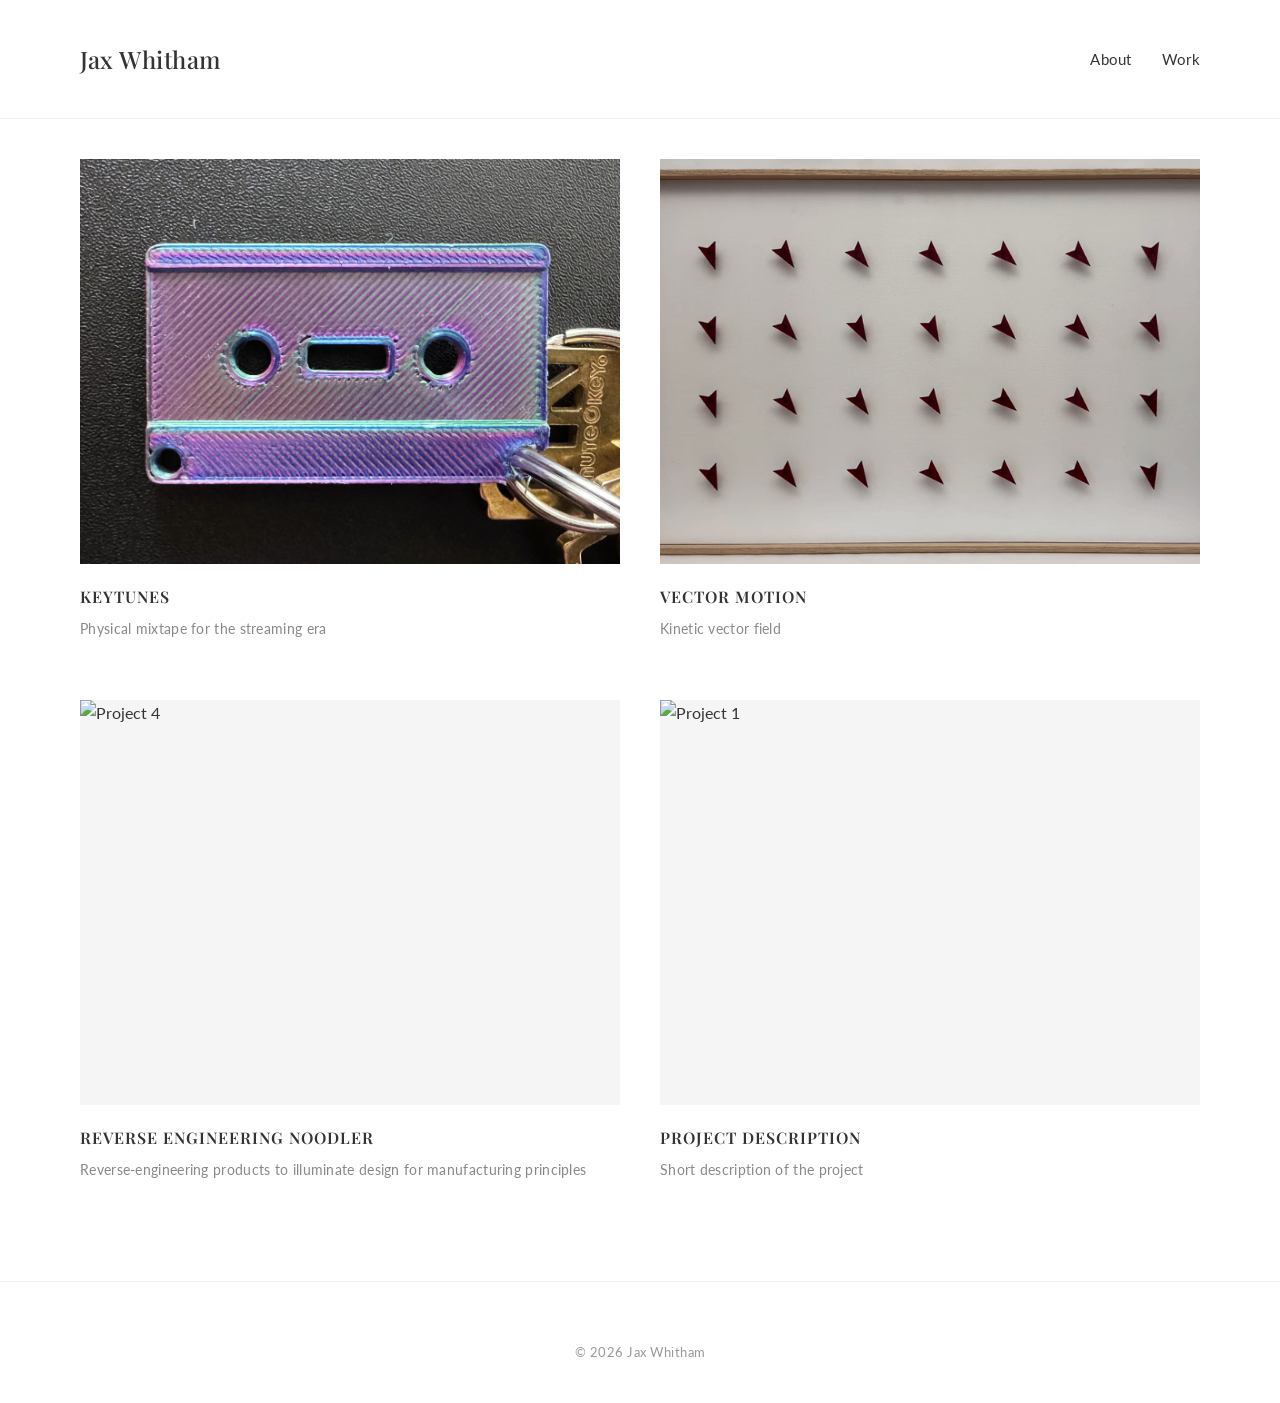
==== index.html @ 7bb2651e "Update index.html" ====
<!DOCTYPE html>
<html lang="en">
<head>
    <meta charset="UTF-8">
    <meta name="viewport" content="width=device-width, initial-scale=1.0">
    <link rel="preconnect" href="https://fonts.googleapis.com">
    <link rel="preconnect" href="https://fonts.gstatic.com" crossorigin>
    <link href="https://fonts.googleapis.com/css2?family=Playfair+Display:ital,wght@0,400..900;1,400..900&display=swap" rel="stylesheet">
    <title>Jax Whitham</title>
    <link rel="preconnect" href="https://fonts.googleapis.com">
    <link rel="preconnect" href="https://fonts.gstatic.com" crossorigin>
    <link href="https://fonts.googleapis.com/css2?family=Lato:wght@300;400;700&family=Playfair+Display:wght@400;500;600;700&display=swap" rel="stylesheet">
    <link rel="stylesheet" href="styles.css">
</head>
<body>
    <!-- Header / Navigation -->
    <header>
        <div class="container">
            <a href="index.html" class="logo">Jax Whitham</a>
            <nav>
                <a href="about.html">About</a>
                <a href="index.html">Work</a>
                <!--<a href="more.html">More</a>-->
            </nav>
        </div>
    </header>

    <!-- Intro Section -/->
    <section class="intro">
        <div class="container">
            <!--<h1>Hello!</h1>-/->
            <p>I'm Jax, a Design and Engineering student in Boulder, Colorado.</p>
            <!-- and I'm currently [doing what I'm doing]. -/->
        </div>
    </section>
    -->
    <!-- Projects Grid -->
    <section class="projects">
        <div class="container">

            <!-- First Project Item // project 2-->
            <div class="project-item">
                <a href="project2.html">
                    <div class="project-image">
                        <img src="images/project2-hero.jpg" alt="Project 2">
                    </div>
                    <h2>KeyTunes</h2>
                    <p class="project-description">Physical mixtape for the streaming era</p>
                </a>
            </div>

            <!-- Second Project Item // project 3 -->
            <div class="project-item">
                <a href="project3.html">
                    <div class="project-image">
                        <img src="images/project3-hero.gif" alt="Project 3">
                    </div>
                    <h2>Vector Motion</h2>
                    <p class="project-description">Kinetic vector field</p>
                </a>
            </div>

            <!-- Thrid Project Item // project 4-->
            <div class="project-item">
                <a href="project4.html">
                    <div class="project-image">
                        <img src="images/project4.jpg" alt="Project 4">
                    </div>
                    <h2>Reverse Engineering Noodler</h2>
                    <p class="project-description">Reverse-engineering products to illuminate design for manufacturing principles</p>
                </a>
            </div>

            <!-- Fourth Project Item // project 1-->
            <div class="project-item">
                <a href="project1.html">
                    <div class="project-image">
                        <img src="images/project1.jpg" alt="Project 1">
                    </div>
                    <h2>PROJECT DESCRIPTION</h2>
                    <p class="project-description">Short description of the project</p>
                </a>
            </div>
            


            
        </div>
    </section>

    <!-- Footer -->
    <footer>
        <div class="container">
            <p>© 2026 Jax Whitham</p>
        </div>
    </footer>

</body>
</html>
---- styles.css ----
/* Reset and Base Styles */
* {
    margin: 0;
    padding: 0;
    box-sizing: border-box;
}

body {
    font-family: 'Lato', -apple-system, BlinkMacSystemFont, "Segoe UI", Helvetica, Arial, sans-serif;
    color: #333;
    line-height: 1.6;
    background: #fff;
}

a {
    text-decoration: none;
    color: inherit;
    transition: opacity 0.3s ease;
}

a:hover {
    opacity: 0.6;
}

.container {
    max-width: 1200px;
    margin: 0 auto;
    padding: 0 40px;
}

/* Header / Navigation */
header {
    padding: 40px 0;
    border-bottom: 1px solid #eee;
}

header .container {
    display: flex;
    justify-content: space-between;
    align-items: center;
}

.logo {
    font-family: 'Playfair Display', serif;
    font-size: 24px;
    font-weight: 500;
    letter-spacing: 0.5px;
}

nav {
    display: flex;
    gap: 30px;
}

nav a {
    font-size: 15px;
    letter-spacing: 0.3px;
}

/* Intro Section */
.intro {
    padding: 80px 0 60px;
}

.intro h1 {
    font-family: 'Playfair Display', serif;
    font-size: 22px;
    font-weight: 400;
    margin-bottom: 20px;
    letter-spacing: 0.5px;
}

.intro p {
    font-size: 16px;
    line-height: 1.8;
    max-width: 600px;
    color: #666;
}

/* Projects Grid */
.projects {
    padding: 40px 0 100px;
}

.projects .container {
    display: grid;
    grid-template-columns: repeat(auto-fit, minmax(350px, 1fr));
    gap: 60px 40px;
}

.project-item {
    position: relative;
}

.project-image {
    width: 100%;
    aspect-ratio: 4/3;
    overflow: hidden;
    margin-bottom: 20px;
    background: #f5f5f5;
}

.project-image img {
    width: 100%;
    height: 100%;
    object-fit: cover;
    transition: transform 0.4s ease;
}

.project-item:hover .project-image img {
    transform: scale(1.05);
}

.project-item h2 {
    font-family: 'Playfair Display', serif;
    font-size: 16px;
    font-weight: 600;
    letter-spacing: 1px;
    text-transform: uppercase;
    margin-bottom: 8px;
}

.project-description {
    font-size: 14px;
    color: #888;
    letter-spacing: 0.3px;
}

/* Footer */
footer {
    padding: 60px 0 40px;
    border-top: 1px solid #eee;
    text-align: center;
}

footer p {
    font-size: 13px;
    color: #999;
    letter-spacing: 0.5px;
}

/* More Page Styles */
.more-page {
    padding: 60px 0 80px;
}

.more-intro {
    margin-bottom: 80px;
}

.more-intro h1 {
    font-family: 'Playfair Display', serif;
    font-size: 32px;
    font-weight: 500;
    margin-bottom: 20px;
    letter-spacing: 0.5px;
}

.more-intro p {
    font-size: 16px;
    line-height: 1.8;
    color: #666;
    max-width: 700px;
}

.gallery-section {
    margin-bottom: 100px;
}

.gallery-section h2 {
    font-family: 'Playfair Display', serif;
    font-size: 24px;
    font-weight: 500;
    margin-bottom: 15px;
    letter-spacing: 0.3px;
}

.gallery-description {
    font-size: 15px;
    line-height: 1.8;
    color: #666;
    margin-bottom: 40px;
    max-width: 700px;
}

.gallery-grid {
    display: grid;
    grid-template-columns: repeat(auto-fill, minmax(300px, 1fr));
    gap: 20px;
}

.gallery-grid img {
    width: 100%;
    height: auto;
    display: block;
    transition: opacity 0.3s ease;
}

.gallery-grid img:hover {
    opacity: 0.85;
}

/* About Page Styles */
.about-page {
    padding: 60px 0 60px;
}

.about-hero {
    width: 100%;
    max-width: 700px;
    margin: 0 auto 60px;
}

.about-hero img {
    width: 100%;
    height: auto;
    display: block;
}

.about-intro {
    max-width: 700px;
    margin: 0 auto 60px;
}

.about-intro h1 {
    font-family: 'Playfair Display', serif;
    font-size: 28px;
    font-weight: 500;
    margin-bottom: 30px;
    letter-spacing: 0.3px;
}

.about-intro p {
    font-size: 16px;
    line-height: 1.8;
    color: #666;
    margin-bottom: 20px;
}

.about-photos {
    display: grid;
    grid-template-columns: repeat(3, 1fr);
    gap: 20px;
    margin: 60px 0;
}

.about-photos img {
    width: 100%;
    height: auto;
    display: block;
}

.about-section {
    max-width: 700px;
    margin: 60px auto 0;
}

.about-section h2 {
    font-family: 'Playfair Display', serif;
    font-size: 24px;
    font-weight: 500;
    margin-bottom: 40px;
    letter-spacing: 0.3px;
}

.about-section p {
    font-size: 16px;
    line-height: 1.8;
    color: #666;
}

.about-section a {
    color: #333;
    text-decoration: none;
}

.about-section a:hover {
    opacity: 0.6;
}

/* Timeline Items (Experience & Education) */
.timeline-item {
    display: grid;
    grid-template-columns: 120px 1fr;
    gap: 40px;
    margin-bottom: 40px;
}

.timeline-date {
    font-size: 14px;
    color: #999;
    line-height: 1.6;
}

.timeline-content {
    font-size: 16px;
    line-height: 1.8;
    color: #666;
}

.timeline-content strong {
    color: #333;
    font-weight: 500;
}

.timeline-description {
    display: block;
    margin-top: 10px;
    font-size: 15px;
    line-height: 1.7;
}

/* Skills Section */
.skills-section .skill-item {
    margin-bottom: 35px;
}

.skills-section h3 {
    font-family: 'Playfair Display', serif;
    font-size: 16px;
    font-weight: 500;
    color: #333;
    margin-bottom: 8px;
    letter-spacing: 0.3px;
}

.skills-section p {
    font-size: 15px;
    line-height: 1.7;
    color: #666;
}

/* Software, Interests, Learning Sections */
.software-section p,
.interests-section p,
.learning-section p {
    font-size: 15px;
    line-height: 2;
    color: #666;
}

/* Awards Section */
.awards-section .award-item {
    margin-bottom: 30px;
    font-size: 15px;
    line-height: 1.8;
    color: #666;
}

.awards-section .award-item strong {
    color: #333;
    font-weight: 500;
}

/* Contact Section */
.contact-section h2 {
    font-family: 'Playfair Display', serif;
    margin-bottom: 20px;
}

.contact-section a {
    font-size: 16px;
    color: #333;
    text-decoration: none;
}

.contact-section a:hover {
    opacity: 0.6;
}

/* Page Content (More pages) */
.page-content {
    padding: 60px 0 80px;
}

.page-content h1 {
    font-family: 'Playfair Display', serif;
    font-size: 32px;
    font-weight: 400;
    margin-bottom: 50px;
    letter-spacing: 0.5px;
}

.page-content .about-section {
    margin-bottom: 50px;
}

.page-content ul {
    margin-left: 20px;
    margin-top: 15px;
}

.page-content li {
    font-size: 16px;
    line-height: 1.8;
    color: #666;
    margin-bottom: 10px;
}

/* Project Detail Pages */
.project-detail {
    padding: 60px 0 80px;
}

.project-header {
    text-align: center;
    margin-bottom: 60px;
}

.project-header h1 {
    font-family: 'Playfair Display', serif;
    font-size: 36px;
    font-weight: 500;
    margin-bottom: 15px;
    letter-spacing: 0.5px;
}

.project-subtitle {
    font-size: 18px;
    color: #888;
    margin-bottom: 30px;
}

.project-meta {
    display: flex;
    justify-content: center;
    gap: 30px;
    font-size: 14px;
    color: #999;
}

.project-hero {
    width: 100%;
    /*max-width: 700px;*/
    margin-bottom: 60px;
}

.project-hero img {
    width: 100%;
    max-width: 800px;
    height: auto;
    margin: 0 auto 60px; 
    display: block;
}

.project-content {
    max-width: 800px;
    margin: 0 auto;
}

.project-content h2 {
    font-family: 'Playfair Display', serif;
    font-size: 24px;
    font-weight: 500;
    margin-top: 50px;
    margin-bottom: 20px;
    letter-spacing: 0.3px;
}

.project-content p {
    font-size: 16px;
    line-height: 1.8;
    color: #666;
    margin-bottom: 20px;
}

.project-image-full {
    width: 100%;
    margin: 50px 0;
}

.project-image-full img {
    width: 100%;
    height: auto;
    display: block;
}

.image-caption {
    font-size: 14px;
    color: #999;
    text-align: center;
    margin-top: 15px;
    font-style: italic;
}

.image-grid {
    display: grid;
    grid-template-columns: repeat(2, 1fr);
    gap: 20px;
    margin: 50px 0;
}

.image-grid img {
    width: 100%;
    height: auto;
    display: block;
}

.project-nav {
    display: flex;
    justify-content: space-between;
    margin-top: 80px;
    padding-top: 40px;
    border-top: 1px solid #eee;
}

.project-nav a {
    font-size: 15px;
    letter-spacing: 0.3px;
}

/* Responsive Design */
@media (max-width: 768px) {
    .container {
        padding: 0 20px;
    }

    header .container {
        flex-direction: column;
        gap: 20px;
    }

    .projects .container {
        grid-template-columns: 1fr;
        gap: 50px;
    }

    .intro {
        padding: 50px 0 40px;
    }

    .project-header h1 {
        font-family: 'Playfair Display', serif;
        font-size: 28px;
    }

    .project-meta {
        flex-direction: column;
        gap: 10px;
    }

    .image-grid {
        grid-template-columns: 1fr;
    }

    .project-nav {
        flex-direction: column;
        gap: 20px;
    }

    .about-photos {
        grid-template-columns: 1fr;
    }

    .timeline-item {
        grid-template-columns: 1fr;
        gap: 10px;
    }

    .timeline-date {
        font-weight: 500;
        color: #333;
    }

    .gallery-grid {
        grid-template-columns: 1fr;
    }
}
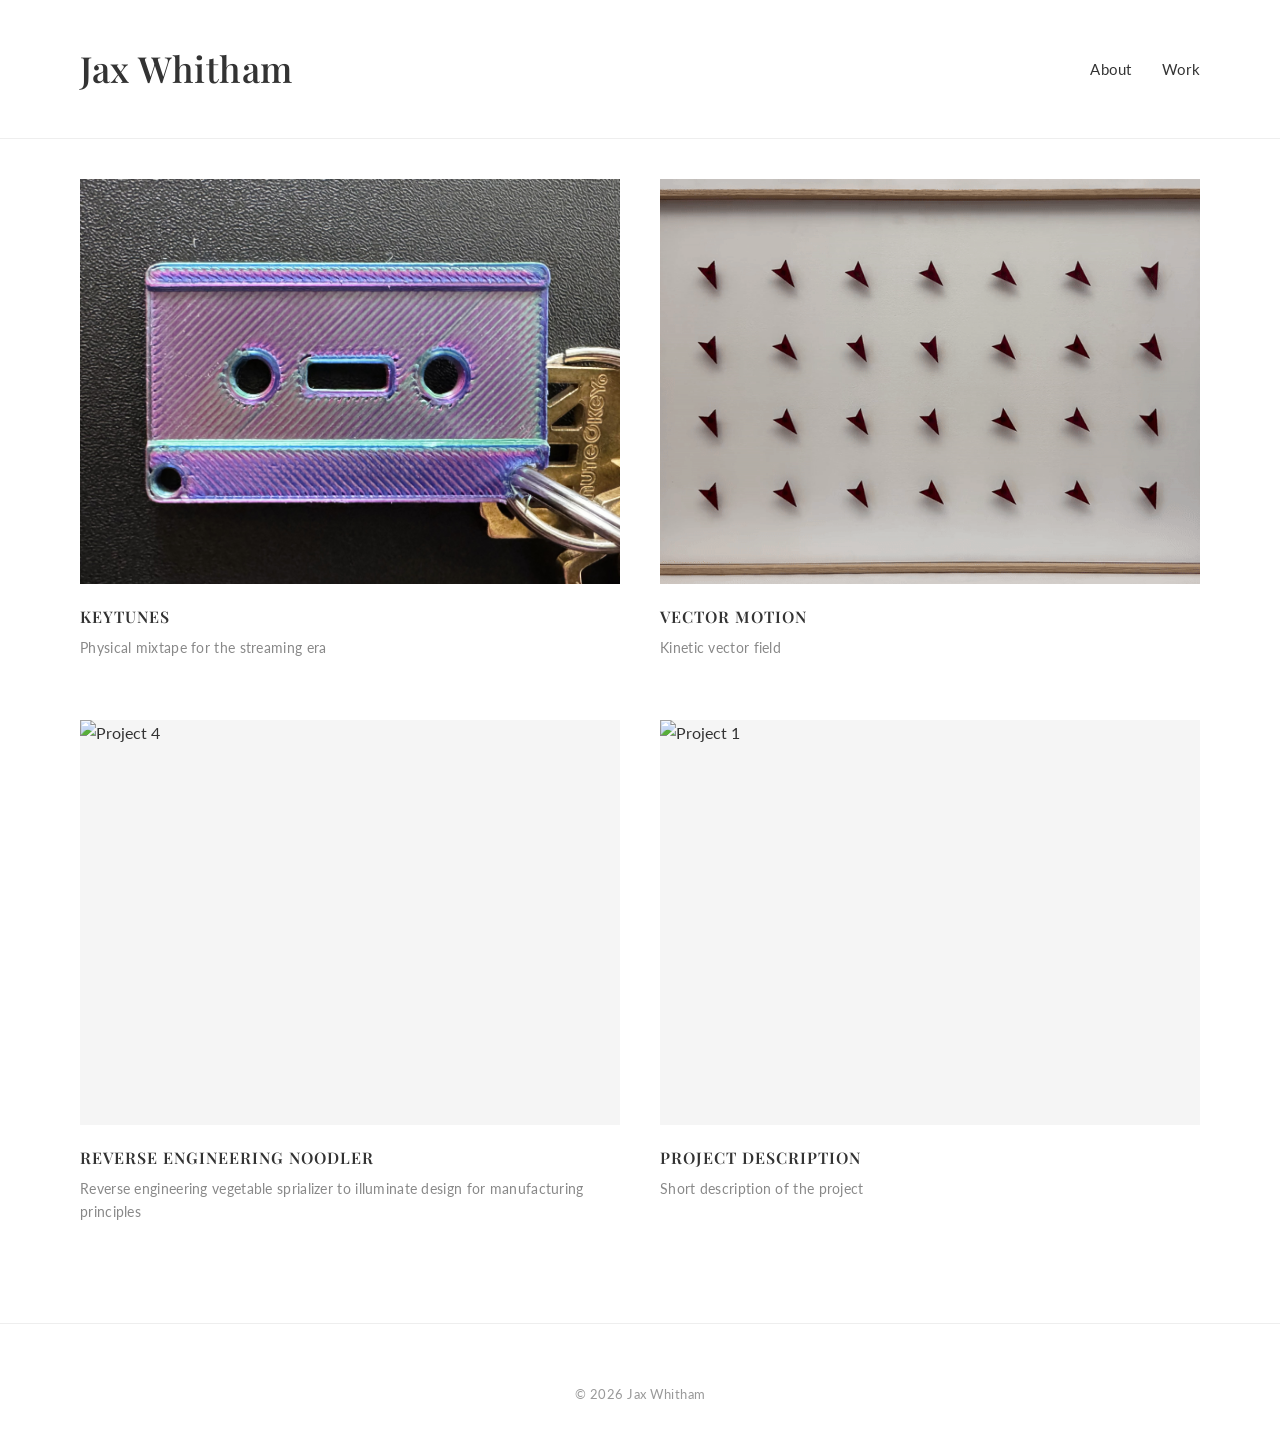
==== commit 1724c927: "Update index.html" ====
--- a/index.html
+++ b/index.html
@@ -67,7 +67,7 @@
                         <img src="images/project4.jpg" alt="Project 4">
                     </div>
                     <h2>Reverse Engineering Noodler</h2>
-                    <p class="project-description">Reverse-engineering products to illuminate design for manufacturing principles</p>
+                    <p class="project-description">Reverse engineering vegetable sprializer to illuminate design for manufacturing principles</p>
                 </a>
             </div>
 
@@ -82,9 +82,6 @@
                 </a>
             </div>
             
-
-
-            
         </div>
     </section>
 
--- a/styles.css
+++ b/styles.css
@@ -42,8 +42,8 @@
 
 .logo {
     font-family: 'Playfair Display', serif;
-    font-size: 24px;
-    font-weight: 500;
+    font-size: 36px;
+    font-weight: 550;
     letter-spacing: 0.5px;
 }
 
@@ -424,6 +424,7 @@
 .project-meta {
     display: flex;
     justify-content: center;
+    max-width: 600px;
     gap: 30px;
     font-size: 14px;
     color: #999;
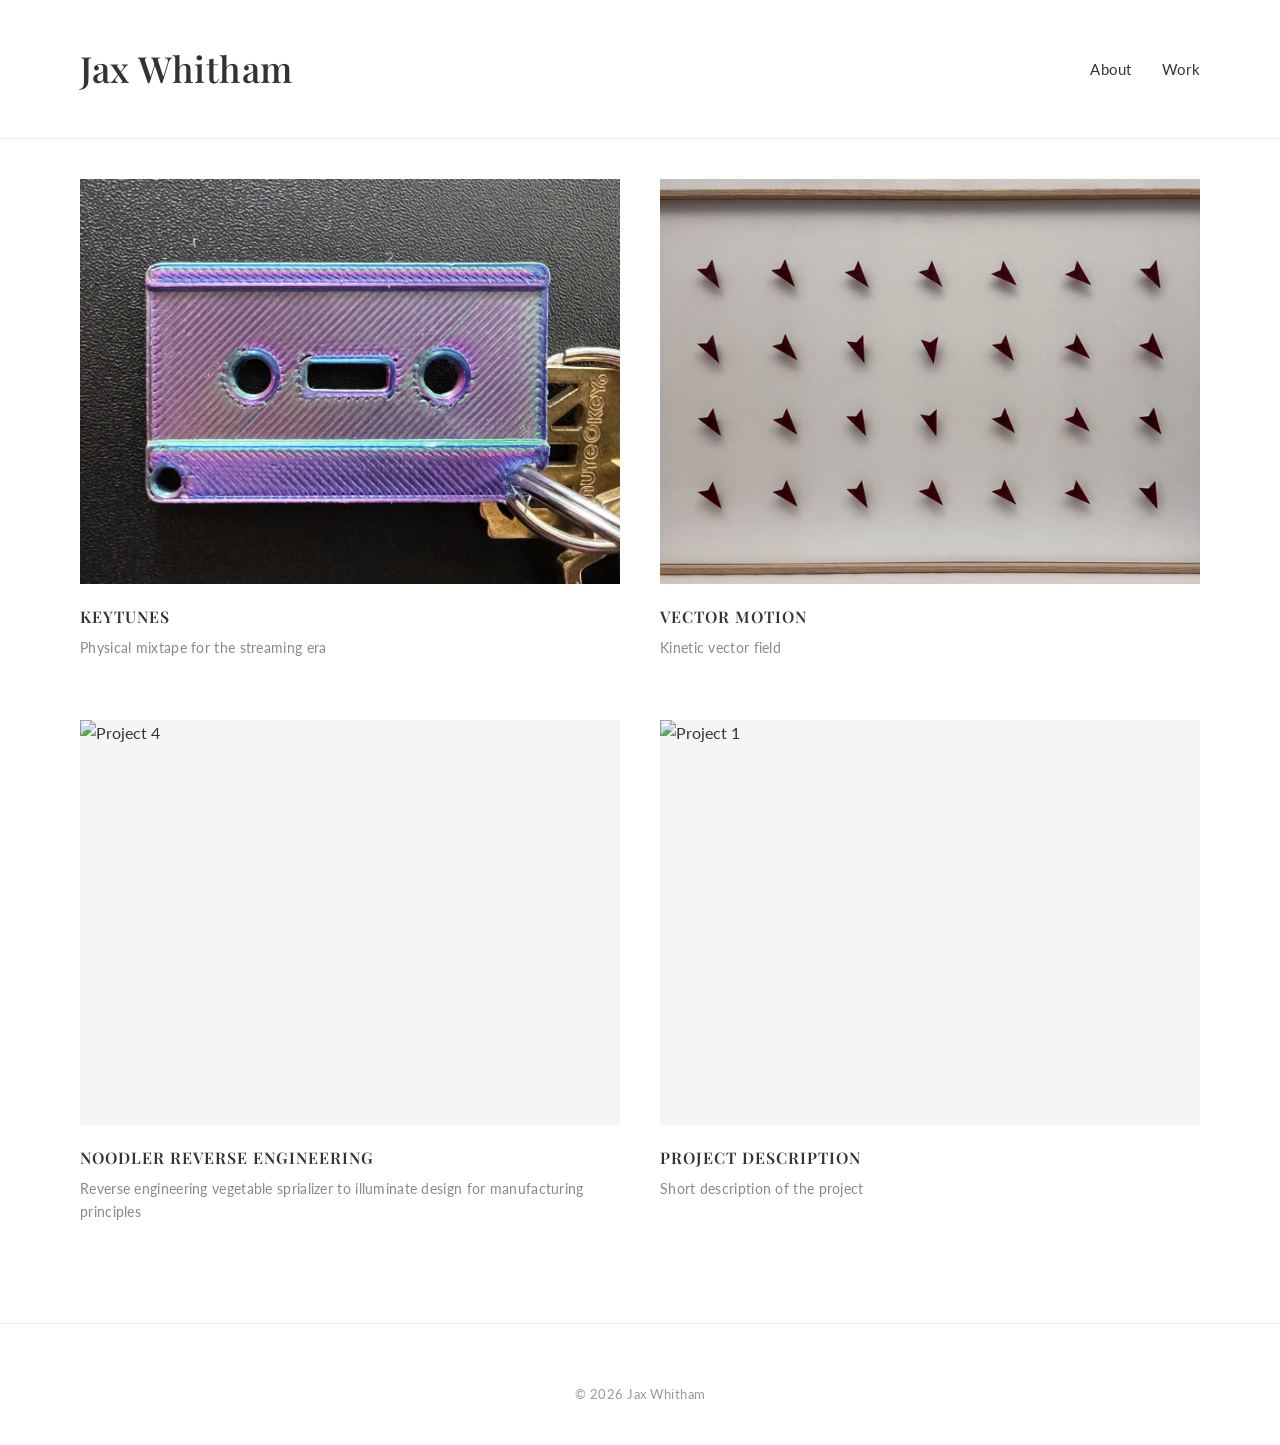
==== commit 6f7f0c52: "Update index.html" ====
--- a/index.html
+++ b/index.html
@@ -60,13 +60,13 @@
                 </a>
             </div>
 
-            <!-- Thrid Project Item // project 4-->
+            <!-- Thrid Project Item // project 1-->
             <div class="project-item">
-                <a href="project4.html">
+                <a href="project1.html">
                     <div class="project-image">
-                        <img src="images/project4.jpg" alt="Project 4">
+                        <img src="images/project1.jpg" alt="Project 4">
                     </div>
-                    <h2>Reverse Engineering Noodler</h2>
+                    <h2>Noodler Reverse Engineering</h2>
                     <p class="project-description">Reverse engineering vegetable sprializer to illuminate design for manufacturing principles</p>
                 </a>
             </div>
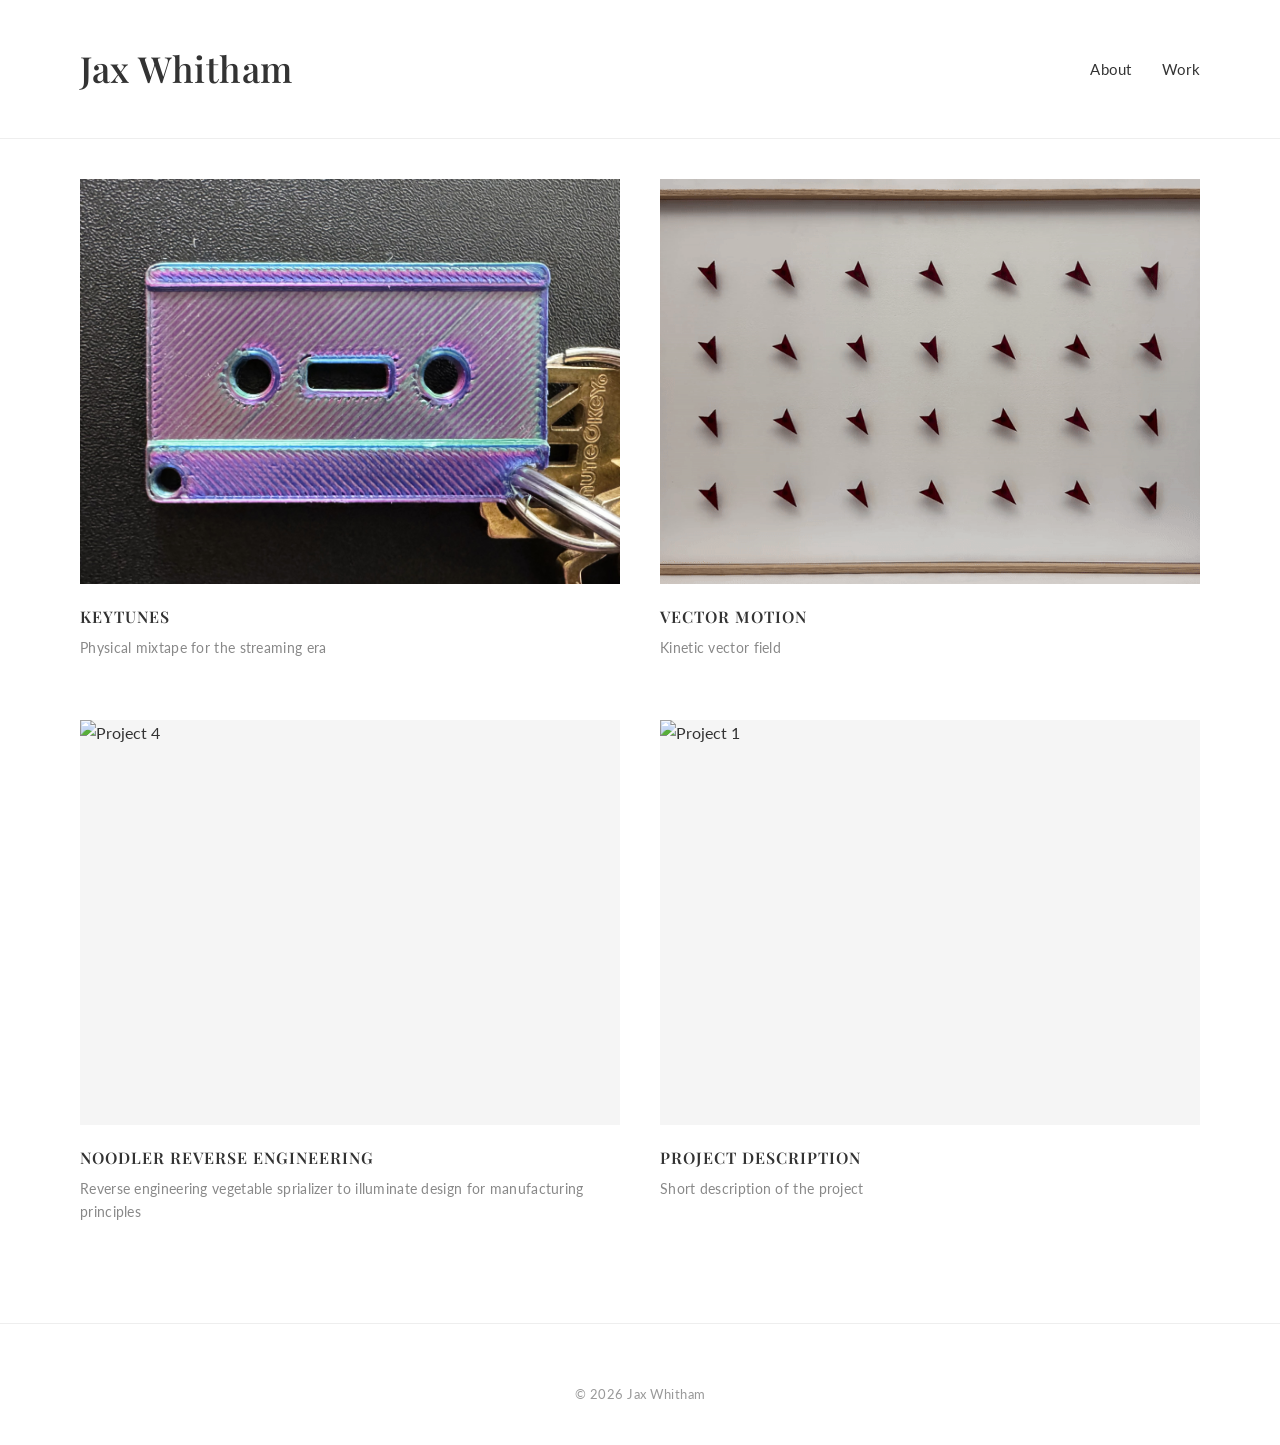
==== commit 7ec7269d: "Update index.html" ====
--- a/index.html
+++ b/index.html
@@ -73,9 +73,9 @@
 
             <!-- Fourth Project Item // project 1-->
             <div class="project-item">
-                <a href="project1.html">
+                <a href="project4.html">
                     <div class="project-image">
-                        <img src="images/project1.jpg" alt="Project 1">
+                        <img src="images/project4.jpg" alt="Project 1">
                     </div>
                     <h2>PROJECT DESCRIPTION</h2>
                     <p class="project-description">Short description of the project</p>
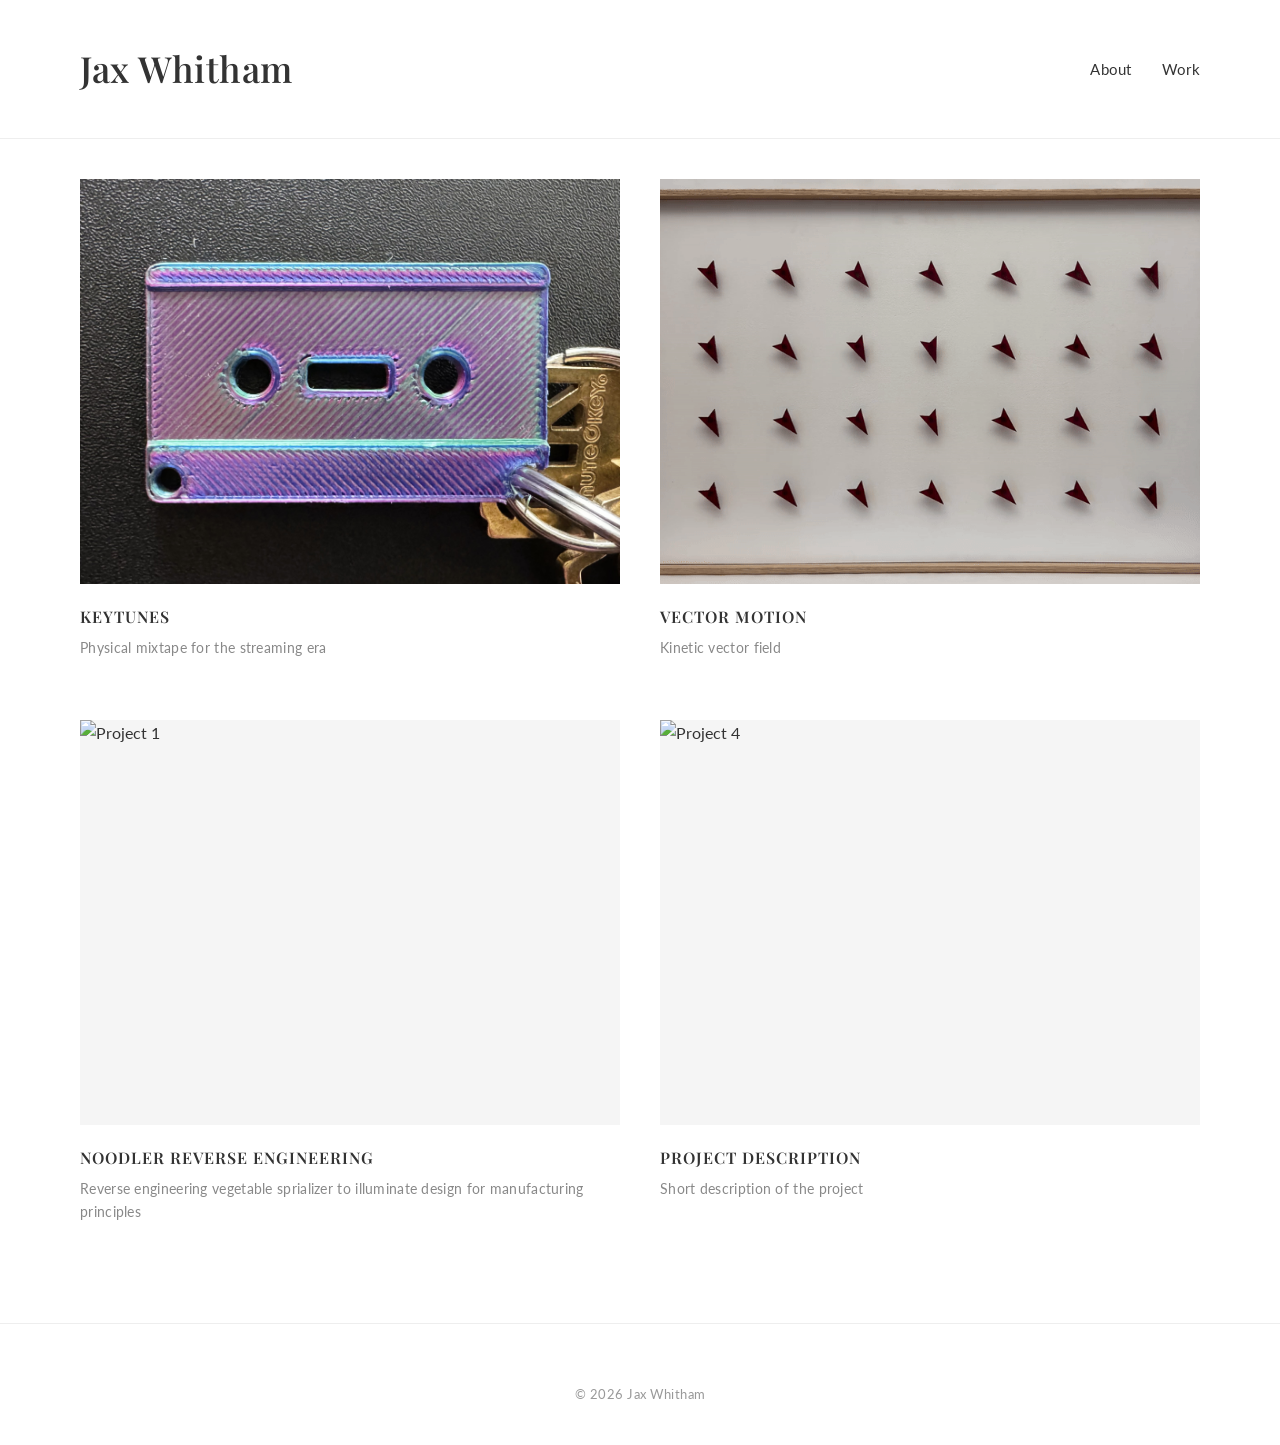
==== commit 62432c4f: "Update index.html" ====
--- a/index.html
+++ b/index.html
@@ -64,7 +64,7 @@
             <div class="project-item">
                 <a href="project1.html">
                     <div class="project-image">
-                        <img src="images/project1.jpg" alt="Project 4">
+                        <img src="images/project1.jpg" alt="Project 1">
                     </div>
                     <h2>Noodler Reverse Engineering</h2>
                     <p class="project-description">Reverse engineering vegetable sprializer to illuminate design for manufacturing principles</p>
@@ -75,7 +75,7 @@
             <div class="project-item">
                 <a href="project4.html">
                     <div class="project-image">
-                        <img src="images/project4.jpg" alt="Project 1">
+                        <img src="images/project4.jpg" alt="Project 4">
                     </div>
                     <h2>PROJECT DESCRIPTION</h2>
                     <p class="project-description">Short description of the project</p>
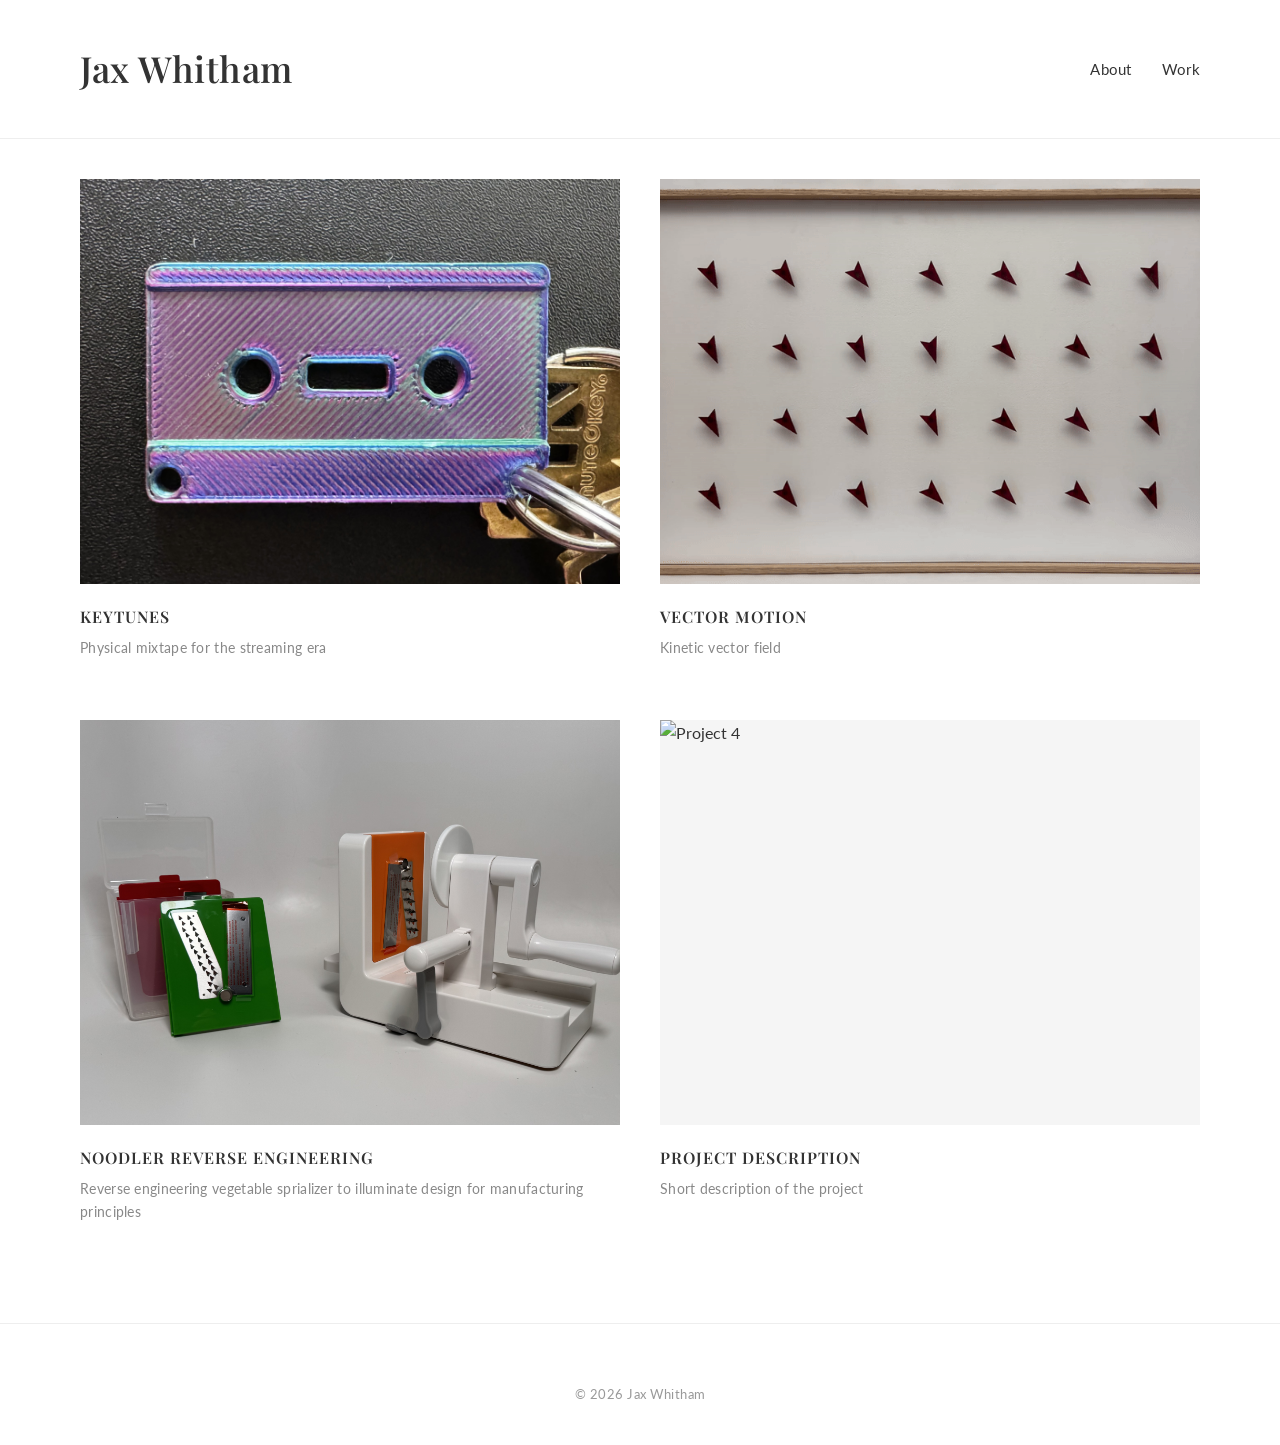
==== commit b8a2f0b2: "Update index.html" ====
--- a/index.html
+++ b/index.html
@@ -64,7 +64,7 @@
             <div class="project-item">
                 <a href="project1.html">
                     <div class="project-image">
-                        <img src="images/project1.jpg" alt="Project 1">
+                        <img src="images/project1-hero.jpg" alt="Project 1">
                     </div>
                     <h2>Noodler Reverse Engineering</h2>
                     <p class="project-description">Reverse engineering vegetable sprializer to illuminate design for manufacturing principles</p>
@@ -75,7 +75,7 @@
             <div class="project-item">
                 <a href="project4.html">
                     <div class="project-image">
-                        <img src="images/project4.jpg" alt="Project 4">
+                        <img src="images/project4-hero.jpg" alt="Project 4">
                     </div>
                     <h2>PROJECT DESCRIPTION</h2>
                     <p class="project-description">Short description of the project</p>
--- a/styles.css
+++ b/styles.css
@@ -424,6 +424,7 @@
 .project-meta {
     display: flex;
     justify-content: center;
+    margin: 0 auto;  
     max-width: 600px;
     gap: 30px;
     font-size: 14px;
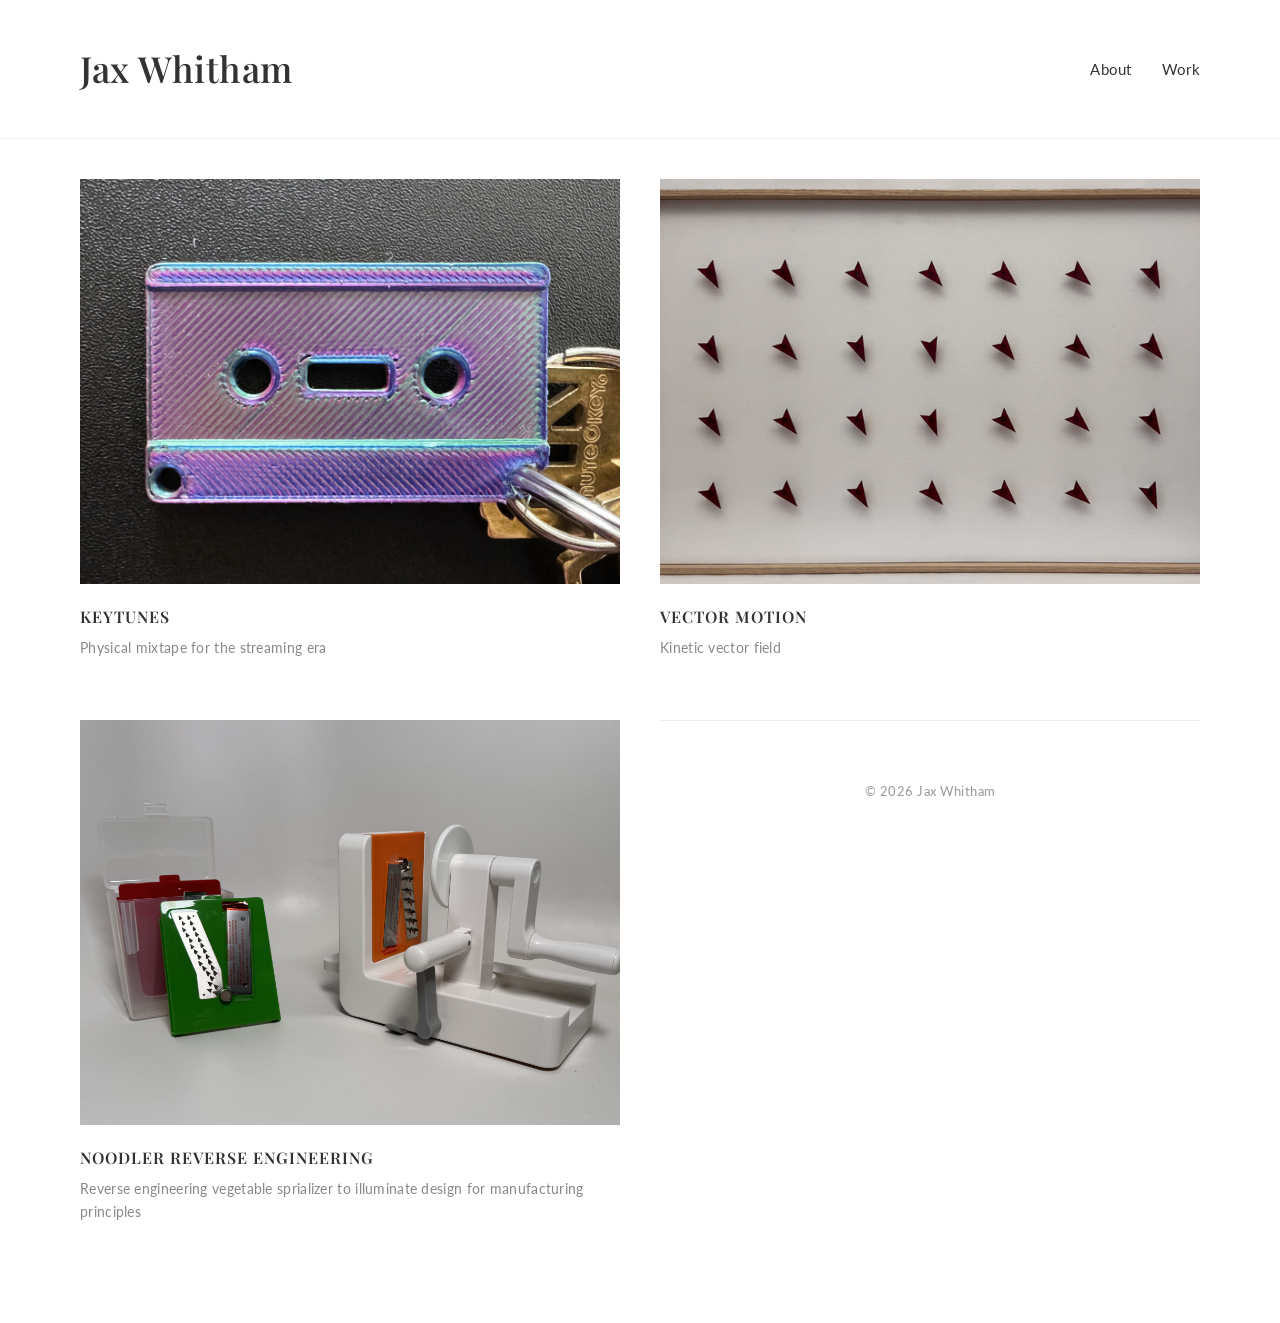
==== commit e2e6dc07: "Comment out fourth project item" ====
--- a/index.html
+++ b/index.html
@@ -71,7 +71,7 @@
                 </a>
             </div>
 
-            <!-- Fourth Project Item // project 1-->
+            <!-- Fourth Project Item // project 1-/->
             <div class="project-item">
                 <a href="project4.html">
                     <div class="project-image">
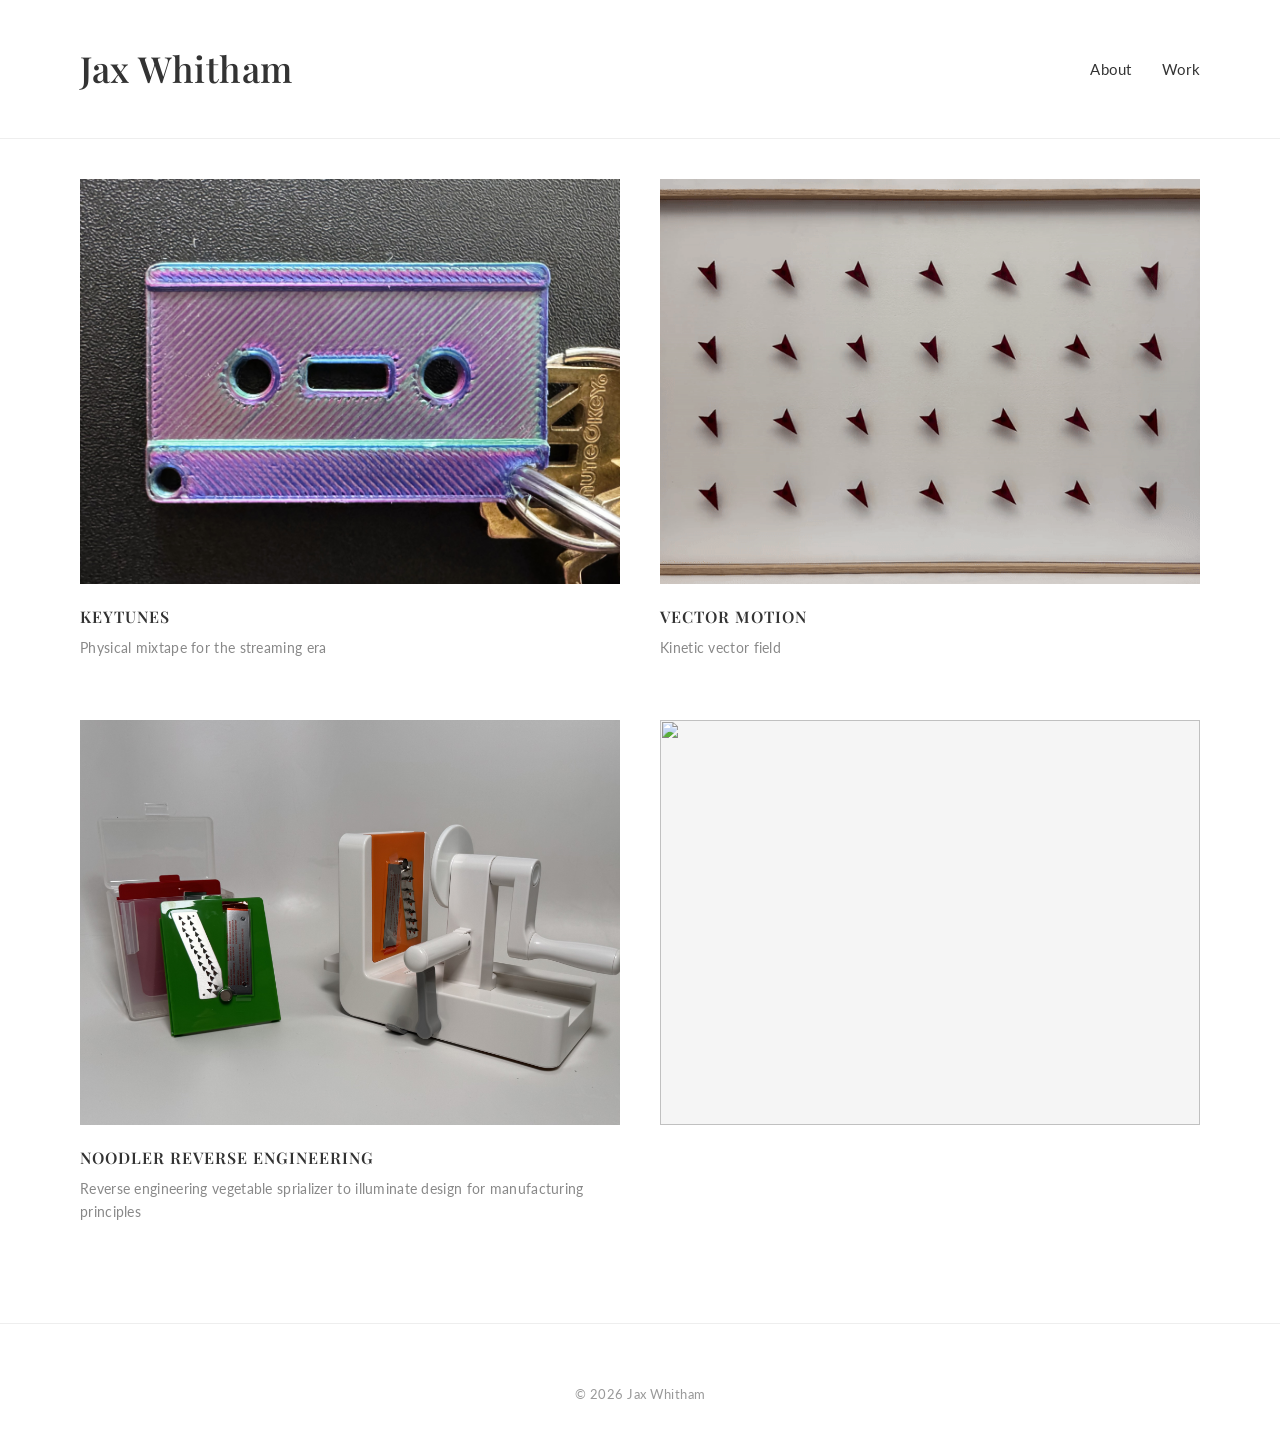
==== commit be0206e3: "Fix HTML comments and remove alt attribute" ====
--- a/index.html
+++ b/index.html
@@ -71,14 +71,14 @@
                 </a>
             </div>
 
-            <!-- Fourth Project Item // project 1-/->
+            <!-- Fourth Project Item // project 1-->
             <div class="project-item">
                 <a href="project4.html">
                     <div class="project-image">
-                        <img src="images/project4-hero.jpg" alt="Project 4">
+                        <img src="images/project4-hero.jpg" ><!--alt="Project 4">-->
                     </div>
-                    <h2>PROJECT DESCRIPTION</h2>
-                    <p class="project-description">Short description of the project</p>
+                    <!--<h2>PROJECT DESCRIPTION</h2>
+                    <p class="project-description">Short description of the project</p>-->
                 </a>
             </div>
             
